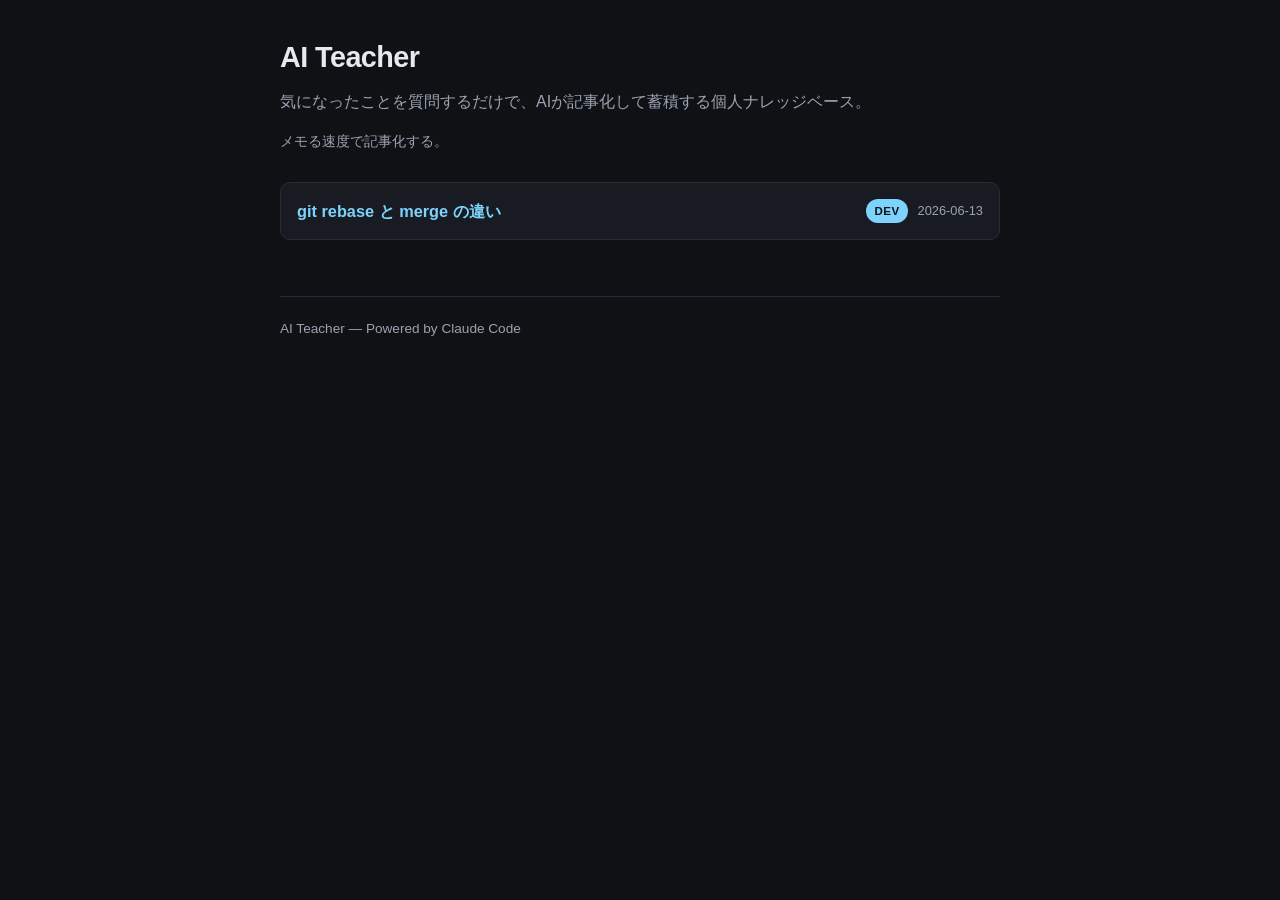
==== index.html @ fb87b01b "Initial: AI Teacher static knowledge base スマホ等から質問するだけでAIが静的HTML記事化して蓄積する個人ナレッジベース。 - AGENTS.md: Cla" ====
<!DOCTYPE html>
<html lang="ja">
<head>
  <meta charset="UTF-8">
  <meta name="viewport" content="width=device-width, initial-scale=1.0">
  <title>AI Teacher — メモる速度で記事化する</title>
  <meta name="description" content="気になったことを質問するだけで、AIが静的HTML記事として蓄積・公開する個人ナレッジベース。">
  <link rel="stylesheet" href="styles/site.css">
</head>
<body>
  <main class="site">
    <header class="site-header">
      <h1>AI Teacher</h1>
      <p class="tagline">気になったことを質問するだけで、AIが記事化して蓄積する個人ナレッジベース。</p>
      <p class="count">メモる速度で記事化する。</p>
    </header>

    <ul class="article-list">
      <!-- 新しい記事をここの先頭に追加していく -->
      <li>
        <a href="articles/dev-git-rebase-vs-merge.html">git rebase と merge の違い</a>
        <span class="category cat-dev">dev</span>
        <span class="date">2026-06-13</span>
      </li>
    </ul>

    <footer class="site-footer">
      AI Teacher — Powered by Claude Code
    </footer>
  </main>
</body>
</html>
---- styles/site.css ----
:root {
  --bg: #0f1115;
  --surface: #181b22;
  --border: #262b35;
  --text: #e6e9ef;
  --muted: #9aa3b2;
  --accent: #6ee7b7;
  --link: #7dd3fc;
  --code-bg: #11141a;
  --maxw: 760px;
  --radius: 10px;
  --cat-dev: #7dd3fc;
  --cat-ai: #c4b5fd;
  --cat-infra: #fca5a5;
  --cat-game: #fcd34d;
  --cat-life: #6ee7b7;
  --cat-other: #9aa3b2;
}

* { box-sizing: border-box; }

html { -webkit-text-size-adjust: 100%; }

body {
  margin: 0;
  background: var(--bg);
  color: var(--text);
  font-family: -apple-system, BlinkMacSystemFont, "Hiragino Sans", "Noto Sans JP", "Segoe UI", sans-serif;
  line-height: 1.75;
  font-size: 16px;
}

a { color: var(--link); text-decoration: none; }
a:hover { text-decoration: underline; }

/* ---- レイアウト ---- */
.site, .article {
  max-width: var(--maxw);
  margin: 0 auto;
  padding: 32px 20px 80px;
}

/* ---- トップ ---- */
.site-header { margin-bottom: 8px; }
.site-header h1 {
  font-size: 1.8rem;
  margin: 0 0 6px;
  letter-spacing: -0.02em;
}
.site-header .tagline { color: var(--muted); margin: 0 0 4px; }
.site-header .count { color: var(--muted); font-size: 0.85rem; }

.article-list {
  list-style: none;
  padding: 0;
  margin: 28px 0 0;
}
.article-list li {
  display: flex;
  align-items: center;
  gap: 10px;
  flex-wrap: wrap;
  padding: 14px 16px;
  background: var(--surface);
  border: 1px solid var(--border);
  border-radius: var(--radius);
  margin-bottom: 10px;
}
.article-list li a {
  font-weight: 600;
  font-size: 1.02rem;
  flex: 1 1 auto;
}
.article-list .date {
  color: var(--muted);
  font-size: 0.8rem;
  font-variant-numeric: tabular-nums;
}

/* ---- カテゴリバッジ ---- */
.category {
  display: inline-block;
  font-size: 0.72rem;
  font-weight: 700;
  padding: 2px 8px;
  border-radius: 999px;
  text-transform: uppercase;
  letter-spacing: 0.04em;
  color: #0f1115;
}
.cat-dev   { background: var(--cat-dev); }
.cat-ai    { background: var(--cat-ai); }
.cat-infra { background: var(--cat-infra); }
.cat-game  { background: var(--cat-game); }
.cat-life  { background: var(--cat-life); }
.cat-other { background: var(--cat-other); }

/* ---- 記事 ---- */
.breadcrumb { margin-bottom: 20px; font-size: 0.9rem; }
.article h1 {
  font-size: 1.7rem;
  line-height: 1.3;
  letter-spacing: -0.02em;
  margin: 12px 0 6px;
}
.article .meta { color: var(--muted); font-size: 0.85rem; margin: 0 0 28px; }
.article h2 {
  font-size: 1.25rem;
  margin: 36px 0 12px;
  padding-bottom: 6px;
  border-bottom: 1px solid var(--border);
}
.article h3 { font-size: 1.05rem; margin: 24px 0 8px; }
.article p, .article li { color: var(--text); }
.article ul, .article ol { padding-left: 1.4em; }

.article pre {
  background: var(--code-bg);
  border: 1px solid var(--border);
  border-radius: var(--radius);
  padding: 14px 16px;
  overflow-x: auto;
  font-size: 0.88rem;
}
.article code {
  font-family: "SF Mono", "JetBrains Mono", Menlo, Consolas, monospace;
}
.article :not(pre) > code {
  background: var(--code-bg);
  border: 1px solid var(--border);
  padding: 1px 6px;
  border-radius: 6px;
  font-size: 0.88em;
}

.article table {
  width: 100%;
  border-collapse: collapse;
  margin: 16px 0;
  font-size: 0.92rem;
}
.article th, .article td {
  border: 1px solid var(--border);
  padding: 8px 12px;
  text-align: left;
}
.article th { background: var(--surface); }

.article blockquote {
  border-left: 3px solid var(--accent);
  margin: 16px 0;
  padding: 4px 16px;
  color: var(--muted);
}

/* ---- フッター ---- */
.site-footer {
  margin-top: 56px;
  padding-top: 20px;
  border-top: 1px solid var(--border);
  color: var(--muted);
  font-size: 0.85rem;
}
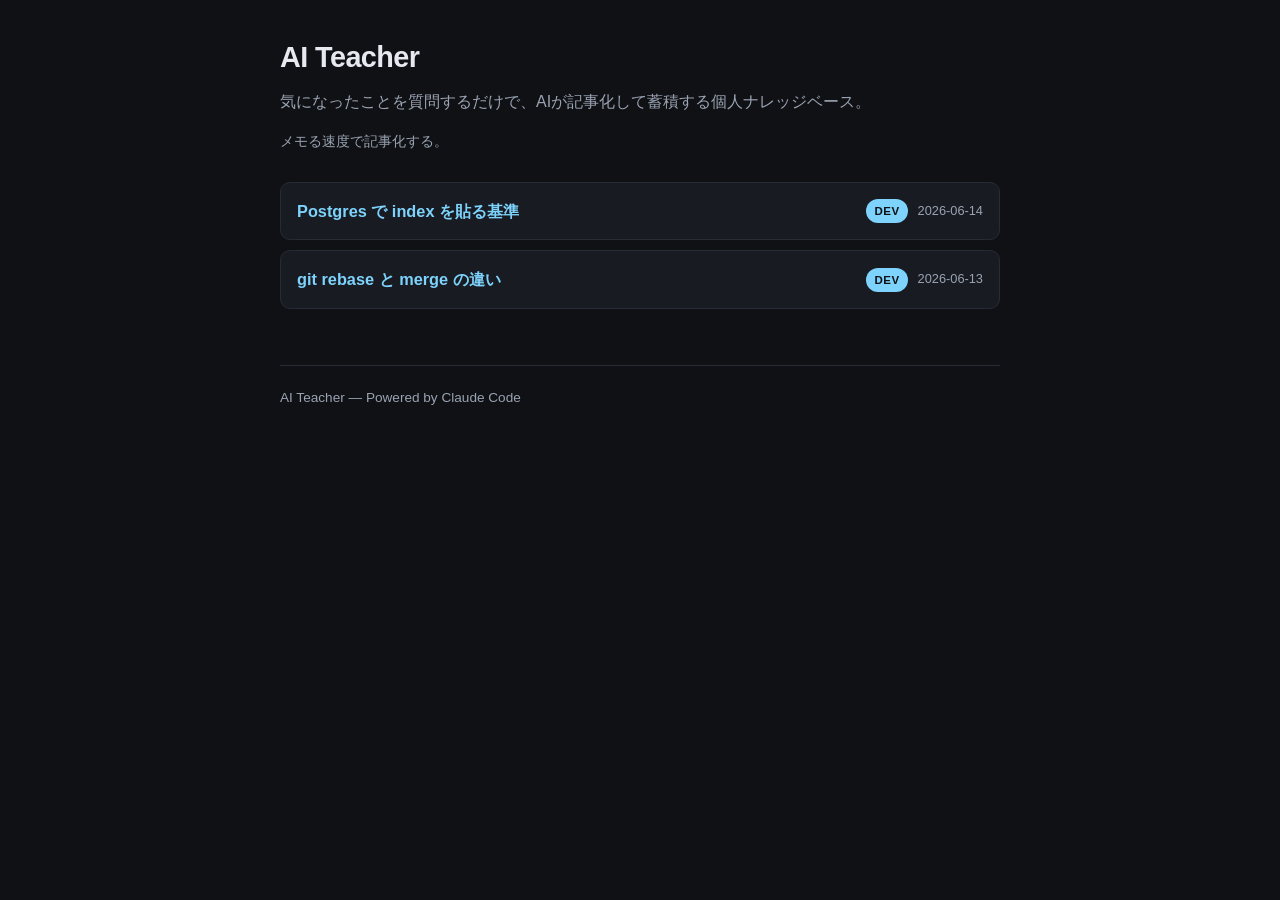
==== commit 933ce8d7: "Add article: Postgres で index を貼る基準 Closes #1" ====
--- a/index.html
+++ b/index.html
@@ -18,6 +18,11 @@
     <ul class="article-list">
       <!-- 新しい記事をここの先頭に追加していく -->
       <li>
+        <a href="articles/dev-postgres-index-criteria.html">Postgres で index を貼る基準</a>
+        <span class="category cat-dev">dev</span>
+        <span class="date">2026-06-14</span>
+      </li>
+      <li>
         <a href="articles/dev-git-rebase-vs-merge.html">git rebase と merge の違い</a>
         <span class="category cat-dev">dev</span>
         <span class="date">2026-06-13</span>
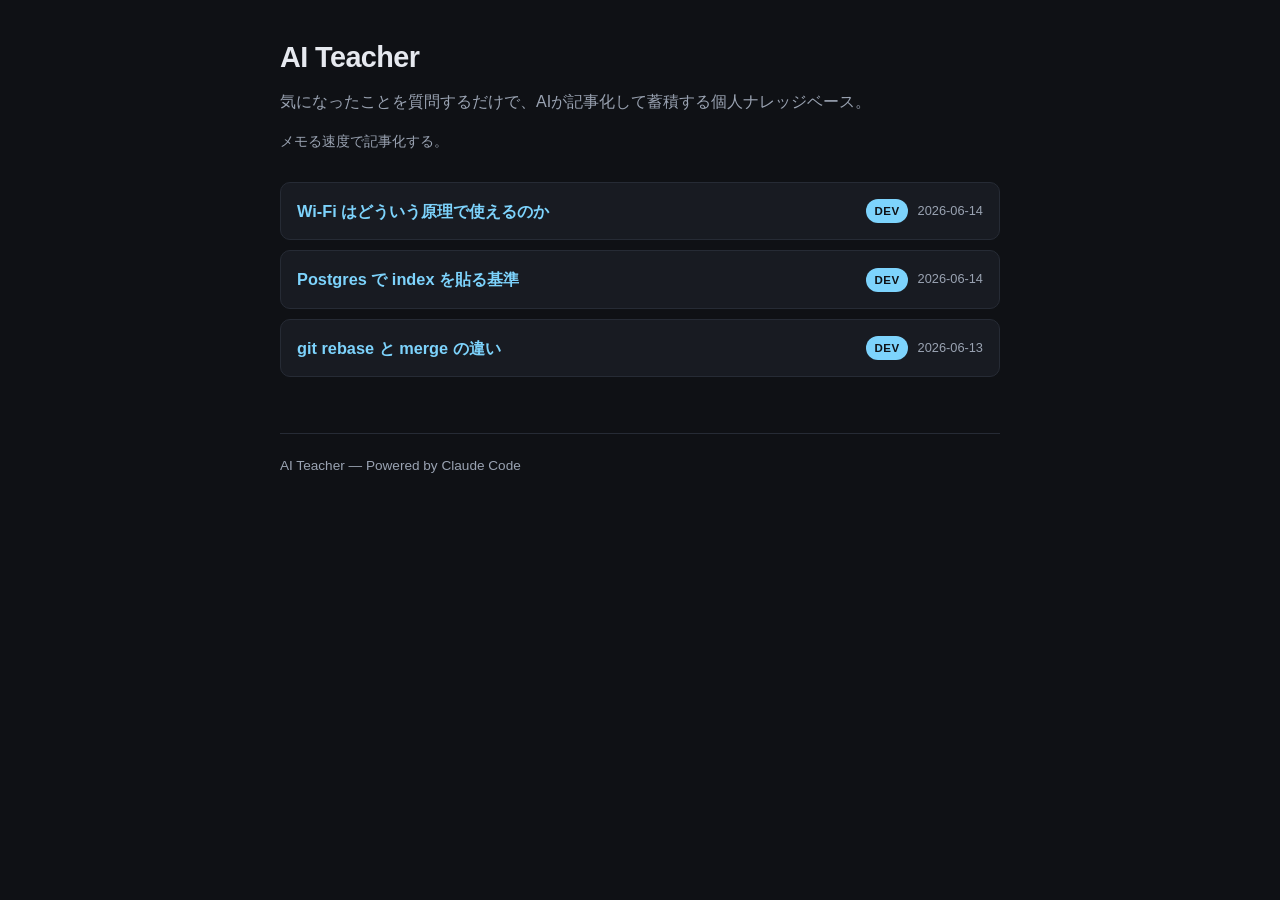
==== commit dd42d9e3: "Add article: Wi-Fi はどういう原理で使えるのか Closes #2" ====
--- a/index.html
+++ b/index.html
@@ -18,6 +18,11 @@
     <ul class="article-list">
       <!-- 新しい記事をここの先頭に追加していく -->
       <li>
+        <a href="articles/dev-how-wifi-works.html">Wi-Fi はどういう原理で使えるのか</a>
+        <span class="category cat-dev">dev</span>
+        <span class="date">2026-06-14</span>
+      </li>
+      <li>
         <a href="articles/dev-postgres-index-criteria.html">Postgres で index を貼る基準</a>
         <span class="category cat-dev">dev</span>
         <span class="date">2026-06-14</span>
